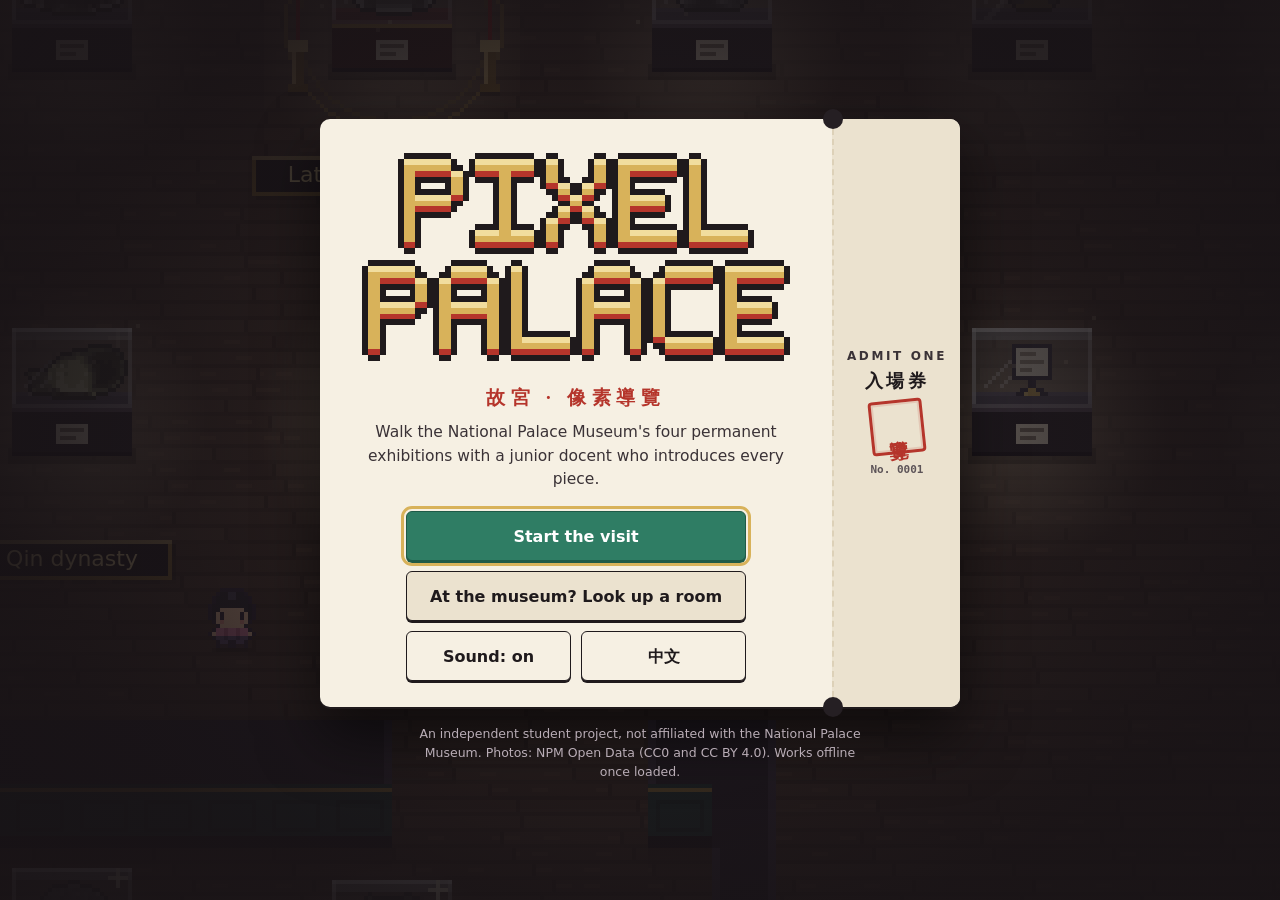
==== index.html @ 4b130bd8 "feat: Pixel Palace, a pixel-art walk through the NPM's four permanent exhibitions 68 pieces in Engli" ====
<!doctype html>
<html lang="en">
<head>
  <meta charset="utf-8">
  <meta name="viewport" content="width=device-width, initial-scale=1, viewport-fit=cover">
  <meta name="theme-color" content="#1f1a1c">
  <meta name="color-scheme" content="dark">
  <meta name="description" content="Walk the National Palace Museum's four permanent exhibitions in pixel art, with a junior docent who introduces all 68 pieces, in English or Chinese. Look up any room on your real visit. Works offline.">
  <title>Pixel Palace</title>
  <link rel="manifest" href="manifest.webmanifest">
  <link rel="icon" href="icons/icon-192.png" type="image/png">
  <link rel="apple-touch-icon" href="icons/apple-touch-icon.png">
  <meta name="apple-mobile-web-app-capable" content="yes">
  <meta name="mobile-web-app-capable" content="yes">
  <meta name="apple-mobile-web-app-status-bar-style" content="black-translucent">
  <meta name="apple-mobile-web-app-title" content="Pixel Palace">
  <link rel="stylesheet" href="css/game.css">
  <link rel="stylesheet" href="css/rooms.css">
  <link rel="stylesheet" href="css/feel.css">
</head>
<body class="on-title">
  <main id="app">
    <canvas id="screen" role="img" aria-label="The museum seen from above"></canvas>

    <header id="hud">
      <p id="where" class="where">
        <strong id="where-main">1F · Lobby</strong>
        <span id="where-sub">National Palace Museum</span>
      </p>
      <nav class="hud-buttons" aria-label="Game">
        <button id="btn-ask" type="button" class="icon-btn" aria-label="Ask the docent">
          <svg viewBox="0 0 24 24" aria-hidden="true"><path d="M4 5h16v11H9l-5 4z"/><path d="M8 9.5h8M8 12.5h5"/></svg>
          <span class="icon-label">Ask</span>
        </button>
        <button id="btn-notebook" type="button" class="icon-btn" aria-label="Notebook">
          <svg viewBox="0 0 24 24" aria-hidden="true"><path d="M5 4h11a3 3 0 0 1 3 3v13H8a3 3 0 0 1-3-3z"/><path d="M5 17a3 3 0 0 1 3-3h11"/></svg>
          <span class="icon-label">Notebook</span>
        </button>
        <button id="btn-menu" type="button" class="icon-btn" aria-label="Menu">
          <svg viewBox="0 0 24 24" aria-hidden="true"><path d="M4 7h16M4 12h16M4 17h16"/></svg>
          <span class="icon-label">Menu</span>
        </button>
      </nav>
    </header>
    <button id="btn-go" type="button" class="pill-btn" hidden>
      <svg viewBox="0 0 24 24" aria-hidden="true"><path d="M8 5l8 7-8 7"/></svg>
      <span class="go-label">Auto-walk</span>
    </button>

    <div id="touch">
      <div id="pad" role="group" aria-label="Walk">
        <span class="pad-arrow up"></span><span class="pad-arrow down"></span>
        <span class="pad-arrow left"></span><span class="pad-arrow right"></span>
      </div>
      <div class="ab">
        <button id="btn-b" type="button" aria-label="Back. Hold to run">Back</button>
        <button id="btn-a" type="button" aria-label="Talk or choose">Talk</button>
      </div>
    </div>

    <section id="card" hidden aria-label="About this piece"></section>

    <div id="talk">
      <div id="choices" hidden></div>
      <section id="dialog" hidden>
        <canvas id="portrait" width="64" height="64" aria-hidden="true"></canvas>
        <p id="speaker" hidden></p>
        <p id="text"></p>
        <span id="more" aria-hidden="true" hidden></span>
      </section>
    </div>

    <div id="panel" hidden role="dialog" aria-modal="true" aria-labelledby="panel-title">
      <div class="panel-box">
        <header>
          <h2 id="panel-title"></h2>
          <button id="panel-close" type="button" aria-label="Close">
            <svg viewBox="0 0 24 24" aria-hidden="true"><path d="M6 6l12 12M18 6L6 18"/></svg>
          </button>
        </header>
        <div id="panel-body"></div>
      </div>
    </div>

    <div id="viewer" hidden role="dialog" aria-modal="true" aria-labelledby="viewer-title">
      <header class="viewer-bar">
        <div class="viewer-label">
          <p id="viewer-zh" class="card-zh" lang="zh-Hant"></p>
          <h2 id="viewer-title"></h2>
          <p id="viewer-meta" class="card-meta"></p>
        </div>
        <div class="viewer-tools">
          <button id="zoom-out" type="button" aria-label="Zoom out"><svg viewBox="0 0 24 24" aria-hidden="true"><path d="M6 12h12"/></svg></button>
          <button id="zoom-in" type="button" aria-label="Zoom in"><svg viewBox="0 0 24 24" aria-hidden="true"><path d="M6 12h12M12 6v12"/></svg></button>
          <button id="viewer-info" type="button" aria-label="About this photo" aria-pressed="false"><svg viewBox="0 0 24 24" aria-hidden="true"><circle cx="12" cy="12" r="8"/><path d="M12 11v5M12 8h.01"/></svg></button>
          <button id="viewer-close" type="button" aria-label="Close"><svg viewBox="0 0 24 24" aria-hidden="true"><path d="M6 6l12 12M18 6L6 18"/></svg></button>
        </div>
      </header>
      <div class="viewer-body">
        <div id="viewer-stage" class="viewer-stage">
          <img id="viewer-img" alt="" draggable="false">
          <div id="viewer-mini" class="viewer-mini" hidden aria-hidden="true"><img id="viewer-mini-img" alt=""><i id="viewer-mini-box"></i></div>
          <p id="viewer-hd" class="viewer-hd" hidden></p>
        </div>
        <aside class="viewer-side">
          <h3 id="viewer-look-head">What to look for</h3>
          <p id="viewer-look"></p>
          <p id="viewer-intro" class="viewer-intro"></p>
          <p id="viewer-credit" class="viewer-credit"></p>
        </aside>
      </div>
      <p class="viewer-hint">Pinch or scroll to zoom · drag to look around · double-tap to zoom in</p>
    </div>

    <div id="area" class="area" hidden aria-hidden="true">
      <span class="area-small"></span>
      <strong class="area-big"></strong>
      <span class="area-sub"></span>
    </div>

    <p id="toast" role="status"></p>

    <section id="title" hidden aria-labelledby="title-name">
      <div class="ticket">
        <div class="ticket-main">
          <h1 id="title-name" class="visually-hidden">Pixel Palace</h1>
          <canvas id="logo" aria-hidden="true"></canvas>
          <p class="title-zh" lang="zh-Hant">故宮 · 像素導覽</p>
          <p class="title-sub">Walk the National Palace Museum's four permanent exhibitions with a junior docent who introduces every piece.</p>
          <div class="title-actions"></div>
        </div>
        <div class="ticket-stub" aria-hidden="true">
          <span class="stub-admit">ADMIT ONE</span>
          <span class="stub-zh" lang="zh-Hant">入場券</span>
          <span class="seal" lang="zh-Hant">導覽</span>
          <span class="stub-no">No. 0001</span>
        </div>
      </div>
      <p class="title-note">An independent student project, not affiliated with the National Palace Museum. Photos: NPM Open Data (CC0 and CC BY 4.0). Works offline once loaded.</p>
    </section>

    <p id="sr" class="visually-hidden" aria-live="polite"></p>
  </main>

  <script src="js/lang.js"></script>
  <script src="js/pieces/bronze.js"></script>
  <script src="js/pieces/jade.js"></script>
  <script src="js/pieces/ceramics.js"></script>
  <script src="js/pieces/crafts.js"></script>
  <script src="js/tour-data.js"></script>
  <script src="js/maps.js"></script>
  <script src="js/world.js"></script>
  <script src="js/text.js"></script>
  <script src="js/art.js"></script>
  <script src="js/artifact-sprites.js"></script>
  <script src="js/tiles.js"></script>
  <script src="js/render.js"></script>
  <script src="js/actors.js"></script>
  <script src="js/audio.js"></script>
  <script src="js/input.js"></script>
  <script src="js/viewer.js"></script>
  <script src="js/ui.js"></script>
  <script src="js/docent.js"></script>
  <script src="js/panels.js"></script>
  <script src="js/game.js"></script>
</body>
</html>
---- css/game.css ----
/*
  Pixel Palace. The world is pixel art on a canvas; everything around it is
  styled after the museum itself: text sits on rice-paper "wall labels" with
  a thin ink rule, the speaker is a cinnabar seal stamp, the photo card is a
  lit vitrine, and the title screen is an admission ticket. The look is the
  same in light and dark mode on purpose: it's a game screen, not a document.
*/
:root {
  --ink: #1f1a1c;
  --ink-2: #3a3236;
  --ink-soft: #5d5458;
  --paper: #f6f0e3;
  --paper-2: #ebe2cf;
  --paper-3: #ddd1b8;
  --cinnabar: #b5352b;
  --cinnabar-deep: #852219;
  --jade: #2f7d64;
  --jade-deep: #1f5a47;
  --celadon: #b9d3c4;
  --gold: #d8b25a;
  --gold-soft: #f1dd9e;
  --night: rgba(24, 19, 22, 0.86);
  --cream-text: #f4ead4;

  --font-ui: system-ui, -apple-system, "Segoe UI", "Helvetica Neue", "PingFang TC", "Noto Sans TC", "Microsoft JhengHei", sans-serif;
  --font-serif: "Songti TC", "Noto Serif TC", "PMingLiU", "Iowan Old Style", Georgia, serif;

  --text-talk: clamp(16px, 0.85rem + 0.5vw, 19px);
  --gutter: 12px;
  --radius: 6px;
  --lift: 0 2px 0 var(--ink), 0 12px 28px rgba(0, 0, 0, 0.35);
  --safe-top: max(10px, env(safe-area-inset-top));
  --safe-bottom: max(12px, env(safe-area-inset-bottom));
  --fast: 140ms;
  --ease: cubic-bezier(0.2, 0.8, 0.2, 1);
}

* { box-sizing: border-box; }

html, body {
  margin: 0;
  height: 100%;
  background: var(--ink);
  color: var(--cream-text);
  font-family: var(--font-ui);
  overflow: hidden;
  -webkit-tap-highlight-color: transparent;
  -webkit-text-size-adjust: 100%;
}

#app {
  position: fixed;
  inset: 0;
  overflow: hidden;
  user-select: none;
  -webkit-user-select: none;
}

#screen {
  position: absolute;
  inset: 0;
  width: 100%;
  height: 100%;
  display: block;
  touch-action: none;
  image-rendering: pixelated;
}

[hidden] { display: none !important; }

.visually-hidden {
  position: absolute !important;
  width: 1px; height: 1px;
  overflow: hidden;
  clip: rect(0 0 0 0);
  white-space: nowrap;
}

:focus-visible {
  outline: 3px solid var(--gold);
  outline-offset: 2px;
}

svg { width: 20px; height: 20px; fill: none; stroke: currentColor; stroke-width: 2; stroke-linecap: round; stroke-linejoin: round; }

/* layers */
#hud, #btn-go { z-index: 10; }
#touch { z-index: 12; }
#card { z-index: 20; }
#toast { z-index: 48; }
#talk { z-index: 30; }
#panel { z-index: 40; }
#viewer { z-index: 45; }
#title { z-index: 50; }

/* ---- buttons ---- */

.btn, #panel-body button, .title-actions button {
  font: 600 15px/1.2 var(--font-ui);
  color: var(--ink);
  background: var(--paper);
  border: 1px solid var(--ink);
  border-radius: var(--radius);
  box-shadow: 0 2px 0 var(--ink);
  padding: 11px 14px;
  min-height: 44px;
  cursor: pointer;
  transition: transform var(--fast) var(--ease), box-shadow var(--fast), background var(--fast);
}

.btn:hover, #panel-body button:hover, .title-actions button:hover { background: #fffaf0; }
.btn:active, #panel-body button:active, .title-actions button:active { transform: translateY(2px); box-shadow: 0 0 0 var(--ink); }

#panel-body .primary, .title-actions .big {
  background: var(--jade);
  color: #ffffff;
  border-color: var(--jade-deep);
  box-shadow: 0 2px 0 var(--jade-deep);
}
#panel-body .primary:hover, .title-actions .big:hover { background: #358d71; }

#panel-body .danger { color: var(--cinnabar-deep); }
#panel-body button:disabled { opacity: 0.6; cursor: default; transform: none; }

/* ---- HUD ---- */

#hud {
  position: absolute;
  top: var(--safe-top);
  left: var(--gutter);
  right: var(--gutter);
  display: flex;
  justify-content: space-between;
  align-items: flex-start;
  gap: 8px;
  pointer-events: none;
}

#hud > * { pointer-events: auto; }

.where {
  margin: 0;
  display: grid;
  gap: 2px;
  min-width: 0;
  max-width: min(60vw, 420px);
  padding: 8px 12px;
  background: var(--night);
  border: 1px solid rgba(244, 234, 212, 0.18);
  border-left: 4px solid var(--gold);
  border-radius: var(--radius);
  backdrop-filter: blur(6px);
}

.where strong { font: 700 15px/1.2 var(--font-ui); color: #ffffff; letter-spacing: 0.01em; }
.where span { font: 500 12.5px/1.3 var(--font-ui); color: #cfc4d0; overflow: hidden; text-overflow: ellipsis; white-space: nowrap; }

.hud-buttons { display: flex; gap: 6px; }

.icon-btn {
  display: grid;
  justify-items: center;
  gap: 2px;
  min-width: 56px;
  min-height: 48px;
  padding: 7px 8px 6px;
  color: var(--cream-text);
  background: var(--night);
  border: 1px solid rgba(244, 234, 212, 0.18);
  border-radius: var(--radius);
  font: 600 11px/1 var(--font-ui);
  letter-spacing: 0.04em;
  cursor: pointer;
  backdrop-filter: blur(6px);
  transition: background var(--fast), color var(--fast), transform var(--fast) var(--ease);
}
.icon-btn:hover { background: rgba(47, 125, 100, 0.92); color: #ffffff; }
.icon-btn:active { transform: scale(0.96); }

.pill-btn {
  position: absolute;
  right: var(--gutter);
  top: calc(var(--safe-top) + 60px);
  display: inline-flex;
  align-items: center;
  gap: 6px;
  min-height: 40px;
  padding: 8px 14px 8px 10px;
  font: 700 14px/1 var(--font-ui);
  color: var(--ink);
  background: var(--gold-soft);
  border: 1px solid var(--ink);
  border-radius: 999px;
  box-shadow: 0 2px 0 var(--ink);
  cursor: pointer;
}
.pill-btn svg { width: 16px; height: 16px; stroke-width: 2.6; }

body.on-title #hud, body.on-title #btn-go, body.on-title #touch { display: none; }

/* ---- touch controls ---- */

#touch {
  display: none;
  position: absolute;
  left: 0;
  right: 0;
  bottom: 0;
  height: 176px;
  padding: 0 18px var(--safe-bottom);
  justify-content: space-between;
  align-items: flex-end;
  pointer-events: none;
}

@media (pointer: coarse) {
  #touch { display: flex; }
}

body.ui-open #touch { visibility: hidden; }

#pad {
  pointer-events: auto;
  touch-action: none;
  position: relative;
  width: 144px;
  height: 144px;
  border-radius: 50%;
  background: radial-gradient(circle, rgba(246, 240, 227, 0.92) 0 60%, rgba(246, 240, 227, 0.75) 61% 100%);
  border: 1px solid var(--ink);
  box-shadow: 0 3px 0 var(--ink), 0 10px 24px rgba(0, 0, 0, 0.35);
}

#pad::before {
  content: "";
  position: absolute;
  inset: 50px;
  border-radius: 50%;
  border: 1px dashed rgba(31, 26, 28, 0.35);
}

.pad-arrow { position: absolute; width: 0; height: 0; border: 9px solid transparent; }
.pad-arrow.up { left: 63px; top: 12px; border-bottom: 11px solid var(--ink-2); border-top: 0; }
.pad-arrow.down { left: 63px; bottom: 12px; border-top: 11px solid var(--ink-2); border-bottom: 0; }
.pad-arrow.left { top: 63px; left: 12px; border-right: 11px solid var(--ink-2); border-left: 0; }
.pad-arrow.right { top: 63px; right: 12px; border-left: 11px solid var(--ink-2); border-right: 0; }
#pad[data-dir="up"] .up { border-bottom-color: var(--jade); }
#pad[data-dir="down"] .down { border-top-color: var(--jade); }
#pad[data-dir="left"] .left { border-right-color: var(--jade); }
#pad[data-dir="right"] .right { border-left-color: var(--jade); }

.ab { display: flex; gap: 14px; align-items: flex-end; padding-bottom: 8px; }

.ab button {
  pointer-events: auto;
  touch-action: none;
  width: 68px;
  height: 68px;
  border-radius: 50%;
  font: 700 14px/1 var(--font-ui);
  letter-spacing: 0.03em;
  color: #ffffff;
  background: var(--jade);
  border: 1px solid var(--ink);
  box-shadow: 0 3px 0 var(--ink), 0 10px 24px rgba(0, 0, 0, 0.35);
}

#btn-b { background: var(--ink-2); margin-bottom: 26px; }
.ab button:active { transform: translateY(3px); box-shadow: 0 0 0 var(--ink); }

/* ---- the wall-label text box ---- */

#talk {
  position: absolute;
  left: 50%;
  bottom: var(--safe-bottom);
  transform: translateX(-50%);
  width: min(780px, calc(100% - 2 * var(--gutter)));
  display: flex;
  flex-direction: column;
  align-items: flex-end;
  gap: 10px;
  pointer-events: none;
}

#talk > * { pointer-events: auto; }
@media (min-width: 980px) { #talk.choices-left { align-items: flex-start; } }

#dialog {
  position: relative;
  width: 100%;
  min-height: calc(var(--text-talk) * 1.55 * 3 + 40px);
  padding: 18px 26px 22px 22px;
  color: var(--ink);
  cursor: pointer;
  background: var(--paper);
  border: 1px solid var(--ink);
  border-top: 4px solid var(--ink);
  border-radius: var(--radius);
  box-shadow: var(--lift);
  animation: rise 180ms var(--ease);
}

#dialog.has-portrait { padding-left: 100px; }

#portrait {
  position: absolute;
  left: 18px;
  top: 18px;
  width: 64px;
  height: 64px;
  image-rendering: pixelated;
  background: var(--celadon);
  border: 1px solid var(--ink);
  border-radius: 4px;
  display: none;
}
#dialog.has-portrait #portrait { display: block; }

/* the speaker is a seal stamp */
#speaker {
  position: absolute;
  top: -15px;
  left: 18px;
  margin: 0;
  padding: 5px 9px 4px;
  background: var(--cinnabar);
  color: var(--paper);
  border: 2px solid var(--cinnabar-deep);
  border-radius: 3px;
  font: 700 12.5px/1 var(--font-ui);
  letter-spacing: 0.14em;
  text-transform: uppercase;
  transform: rotate(-2deg);
  box-shadow: 0 1px 0 rgba(0, 0, 0, 0.25);
}
#dialog.has-portrait #speaker { left: 100px; }

#text {
  margin: 0;
  font: 500 var(--text-talk)/1.55 var(--font-ui);
  white-space: pre-wrap;
  overflow-wrap: anywhere;
}

#more {
  position: absolute;
  right: 16px;
  bottom: 12px;
  width: 9px;
  height: 9px;
  background: var(--cinnabar);
  transform: rotate(45deg);
  animation: nudge 0.9s ease-in-out infinite;
}

@keyframes nudge { 50% { transform: translateY(3px) rotate(45deg); } }
@keyframes rise { from { opacity: 0; transform: translateY(8px); } }

#choices {
  display: flex;
  flex-direction: column;
  min-width: 240px;
  max-width: 100%;
  max-height: 46vh;
  overflow-y: auto;
  padding: 6px;
  background: var(--paper);
  border: 1px solid var(--ink);
  border-radius: var(--radius);
  box-shadow: var(--lift);
  animation: rise 160ms var(--ease);
}

.choice {
  text-align: left;
  font: 600 calc(var(--text-talk) - 1px)/1.3 var(--font-ui);
  color: var(--ink);
  background: none;
  border: 0;
  border-left: 3px solid transparent;
  border-radius: 4px;
  padding: 10px 16px 10px 14px;
  min-height: 44px;
  cursor: pointer;
}

.choice:focus { outline: none; background: var(--paper-2); border-left-color: var(--jade); }
.choice:hover { background: var(--paper-2); }
.choice + .choice { margin-top: 2px; }

/* ---- the piece card: the real photo, lit like a vitrine ---- */

#card {
  position: absolute;
  top: calc(var(--safe-top) + 62px);
  left: 50%;
  transform: translateX(-50%);
  width: min(560px, calc(100% - 2 * var(--gutter)));
  display: flex;
  gap: 16px;
  align-items: center;
  padding: 14px 18px 14px 14px;
  background: radial-gradient(circle at 18% 40%, #3b3036 0%, #19141a 72%);
  border: 1px solid rgba(216, 178, 90, 0.7);
  border-top: 3px solid var(--gold);
  border-radius: var(--radius);
  box-shadow: 0 14px 30px rgba(0, 0, 0, 0.45);
  animation: card-in 240ms var(--ease);
}

@keyframes card-in { from { opacity: 0; transform: translate(-50%, -8px); } }

@media (min-width: 980px) {
  #card {
    left: var(--gutter);
    transform: none;
    width: 360px;
    flex-direction: column;
    align-items: flex-start;
    animation-name: card-side-in;
  }
  #card img { width: 100%; height: 250px; }
  #card.right { left: auto; right: var(--gutter); top: calc(var(--safe-top) + 112px); animation-name: card-side-in-right; }
}

@keyframes card-side-in { from { opacity: 0; transform: translateX(-12px); } }
@keyframes card-side-in-right { from { opacity: 0; transform: translateX(12px); } }

#card img {
  flex: none;
  width: 124px;
  height: 124px;
  object-fit: contain;
  filter: drop-shadow(0 10px 12px rgba(0, 0, 0, 0.6));
}

.card-body h2 { margin: 2px 0 6px; font: 650 19px/1.25 var(--font-ui); color: #ffffff; }
.card-zh { margin: 0; font: 700 21px/1.2 var(--font-serif); color: var(--gold-soft); letter-spacing: 0.04em; }
.card-meta, .card-room { margin: 2px 0 0; font: 400 13.5px/1.4 var(--font-ui); color: #cbbfc6; }
.card-room { color: var(--gold); font-weight: 600; }
.card-badge {
  display: inline-block;
  margin: 10px 0 0;
  padding: 4px 9px;
  border-radius: 3px;
  background: var(--jade);
  color: #ffffff;
  font: 700 12px/1.3 var(--font-ui);
  letter-spacing: 0.02em;
}

/* the photo on the card opens the full-size viewer */
.card-zoom {
  position: relative;
  flex: none;
  display: block;
  padding: 0;
  border: 0;
  background: none;
  cursor: zoom-in;
  border-radius: var(--radius);
}
.card-zoom .zoom-hint {
  position: absolute;
  right: 4px;
  bottom: 4px;
  display: inline-flex;
  align-items: center;
  gap: 4px;
  padding: 4px 8px;
  border-radius: 999px;
  background: rgba(246, 240, 227, 0.92);
  color: var(--ink);
  font: 700 11.5px/1 var(--font-ui);
}
.card-zoom .zoom-hint svg { width: 13px; height: 13px; stroke-width: 2.4; }
@media (min-width: 980px) { .card-zoom { width: 100%; } }

/* ---- full-screen viewer for the real photograph ---- */

#viewer {
  position: absolute;
  inset: 0;
  display: grid;
  grid-template-rows: auto minmax(0, 1fr) auto;
  background: radial-gradient(circle at 40% 45%, #2c2429 0%, #0d0a0c 80%);
  color: #ffffff;
  animation: viewer-in 220ms var(--ease);
}
@keyframes viewer-in { from { opacity: 0; transform: scale(0.985); } }

.viewer-bar {
  display: flex;
  justify-content: space-between;
  align-items: flex-start;
  gap: 12px;
  padding: calc(var(--safe-top) + 4px) 16px 8px 20px;
}
.viewer-label { min-width: 0; }
.viewer-label h2 { margin: 2px 0 4px; font: 700 19px/1.25 var(--font-ui); }
.viewer-tools { display: flex; gap: 8px; flex: none; }
.viewer-tools button {
  display: grid;
  place-items: center;
  width: 46px;
  height: 46px;
  color: var(--ink);
  background: var(--paper);
  border: 1px solid var(--ink);
  border-radius: 50%;
  box-shadow: 0 2px 0 var(--ink);
  cursor: pointer;
  transition: transform var(--fast) var(--ease), background var(--fast);
}
.viewer-tools button:hover { background: #fffaf0; transform: translateY(-1px); }
.viewer-tools button[aria-disabled="true"] { opacity: 0.4; cursor: default; transform: none; }
.viewer-tools button[aria-pressed="true"] { background: var(--gold-soft); }

.viewer-body { display: grid; grid-template-columns: minmax(0, 1fr); min-height: 0; position: relative; }

.viewer-stage {
  position: relative;
  overflow: hidden;
  display: grid;
  place-items: center;
  touch-action: none;
  cursor: zoom-in;
  min-height: 0;
}
.viewer-stage.zoomed { cursor: grab; }
.viewer-stage.dragging { cursor: grabbing; }

#viewer-img {
  max-width: min(94%, 1100px);
  max-height: 96%;
  object-fit: contain;
  border-radius: 3px;
  box-shadow: 0 24px 60px rgba(0, 0, 0, 0.6);
  transform-origin: center center;
  will-change: transform;
  user-select: none;
  -webkit-user-drag: none;
}

/* where you are in the photo, once zoomed */
.viewer-mini {
  position: absolute;
  left: 14px;
  bottom: 14px;
  width: 112px;
  border-radius: 6px;
  background: rgba(15, 11, 13, 0.82);
  border: 1px solid rgba(241, 221, 158, 0.45);
  pointer-events: none;
}
.viewer-mini img { display: block; width: 100%; height: auto; opacity: 0.85; border-radius: 2px; }
.viewer-mini i {
  position: absolute;
  border: 2px solid var(--gold-soft);
  border-radius: 2px;
  box-shadow: 0 0 0 999px rgba(0, 0, 0, 0.4);
}
.viewer-mini { overflow: hidden; }

.viewer-hd {
  position: absolute;
  right: 14px;
  bottom: 14px;
  margin: 0;
  padding: 5px 10px;
  border-radius: 999px;
  background: rgba(15, 11, 13, 0.82);
  color: var(--gold-soft);
  font: 700 12px/1.2 var(--font-ui);
  letter-spacing: 0.03em;
}

/* what to look for, and the credit: a side panel on wide screens */
.viewer-side {
  display: none;
  padding: 18px 20px;
  overflow-y: auto;
  background: rgba(246, 240, 227, 0.97);
  color: var(--ink);
  font: 400 15px/1.55 var(--font-ui);
}
.viewer-side h3 { margin: 0 0 6px; font: 800 13px/1.2 var(--font-ui); letter-spacing: 0.08em; text-transform: uppercase; color: var(--jade-deep); }
.viewer-side p { margin: 0 0 12px; }
#viewer-look { font-weight: 650; font-size: 16px; }
.viewer-intro { color: var(--ink-2); }
.viewer-credit { color: var(--ink-soft); font-size: 12.5px !important; }

@media (min-width: 980px) {
  .viewer-body { grid-template-columns: minmax(0, 1fr) 320px; }
  .viewer-side { display: block; border-left: 3px solid var(--gold); }
  #viewer.info-open .viewer-body { grid-template-columns: minmax(0, 1fr); }
  #viewer.info-open .viewer-side { display: none; }
}
@media (max-width: 979px) {
  #viewer.info-open .viewer-side {
    display: block;
    position: absolute;
    left: 0;
    right: 0;
    bottom: 0;
    max-height: 55%;
    border-top: 3px solid var(--gold);
    border-radius: 12px 12px 0 0;
    animation: rise 200ms var(--ease);
  }
}

.viewer-hint { margin: 0; padding: 10px 16px var(--safe-bottom); text-align: center; font: 500 13px/1.4 var(--font-ui); color: #b9adb6; }

.card-save {
  margin-top: 10px;
  padding: 7px 12px;
  min-height: 36px;
  font: 700 13px/1 var(--font-ui);
  color: var(--ink);
  background: var(--gold-soft);
  border: 1px solid var(--ink);
  border-radius: 999px;
  box-shadow: 0 2px 0 var(--ink);
  cursor: pointer;
}
.card-save[aria-pressed="true"] { background: var(--paper); }
.card-badge + .card-save { margin-left: 8px; }

/* ---- stamps ---- */

.stamp-book {
  margin: 0 0 22px;
  padding: 14px 16px 16px;
  background: #fffaf0;
  border: 1px solid var(--paper-3);
  border-radius: var(--radius);
}
.stamp-book h3 { margin: 0 0 10px; font: 750 15px/1.2 var(--font-ui); letter-spacing: 0.04em; }
.stamp-slots { display: grid; grid-template-columns: repeat(4, minmax(0, 1fr)); gap: 10px; }
.stamp-slot { margin: 0; display: grid; justify-items: center; gap: 6px; text-align: center; }
.stamp-slot > span {
  width: 72px;
  height: 72px;
  border: 2px dashed var(--paper-3);
  border-radius: 6px;
}
.stamp-slot figcaption { font: 600 11.5px/1.3 var(--font-ui); color: var(--ink-soft); }
.stamp-slot.earned figcaption { color: var(--cinnabar-deep); }
.seal-canvas { width: 72px; height: 72px; transform: rotate(-4deg); }
.plan-link { margin-top: 12px; }

.stamp-moment {
  position: absolute;
  inset: 0;
  z-index: 46;
  display: grid;
  place-items: center;
  align-content: center;
  gap: 12px;
  background: rgba(14, 10, 12, 0.55);
  cursor: pointer;
}
.stamp-moment .seal-canvas {
  width: 160px;
  height: 160px;
  background: var(--paper);
  border-radius: 10px;
  box-shadow: 0 20px 40px rgba(0, 0, 0, 0.5);
  animation: stamp-press 520ms cubic-bezier(0.2, 1.4, 0.4, 1) both;
}
.stamp-moment p { margin: 0; font: 700 16px/1.3 var(--font-ui); color: #ffffff; text-shadow: 0 2px 6px rgba(0, 0, 0, 0.6); }
@keyframes stamp-press { from { transform: scale(1.8) rotate(-14deg); opacity: 0; } 60% { transform: scale(0.94) rotate(-4deg); opacity: 1; } to { transform: scale(1) rotate(-4deg); } }

/* ---- my visit plan ---- */

.plan-summary { font: 700 16px/1.4 var(--font-ui); }
.plan-floor + .plan-floor { margin-top: 14px; }
.plan-floor h3 { margin: 0 0 8px; padding-bottom: 6px; font: 800 18px/1 var(--font-ui); border-bottom: 2px solid var(--ink); }
.plan-row {
  display: grid;
  grid-template-columns: auto minmax(0, 1fr) auto;
  align-items: center;
  gap: 12px;
  padding: 8px 0;
  border-bottom: 1px solid var(--paper-3);
}
.plan-room {
  min-width: 52px;
  padding: 6px 8px;
  text-align: center;
  font: 800 15px/1 var(--font-ui);
  color: #ffffff;
  background: var(--jade);
  border-radius: 4px;
}
.plan-name { font: 600 14.5px/1.35 var(--font-ui); }
.plan-name span { font-family: var(--font-serif); color: var(--cinnabar); font-weight: 700; }
#panel-body .plan-remove { min-height: 36px; padding: 6px 10px; font-size: 13px; box-shadow: none; }

.nb-star { position: absolute; top: 6px; right: 8px; font-style: normal; color: var(--gold); text-shadow: 0 1px 0 var(--ink); }
#panel-body .nb-item { position: relative; }

@media (max-width: 560px) {
  .stamp-slots { grid-template-columns: repeat(2, minmax(0, 1fr)); }
}

/* ---- toast ---- */

#toast {
  position: absolute;
  top: calc(var(--safe-top) + 62px);
  left: 50%;
  margin: 0;
  transform: translate(-50%, -10px);
  opacity: 0;
  padding: 9px 14px;
  background: var(--paper);
  color: var(--ink);
  border: 1px solid var(--ink);
  border-left: 4px solid var(--jade);
  border-radius: var(--radius);
  box-shadow: var(--lift);
  font: 600 14px/1.2 var(--font-ui);
  transition: opacity 200ms, transform 200ms var(--ease);
  pointer-events: none;
  white-space: nowrap;
  max-width: calc(100% - 24px);
  overflow: hidden;
  text-overflow: ellipsis;
}

#toast.show { opacity: 1; transform: translate(-50%, 0); }

/* ---- panels: a sheet of paper over the game ---- */

#panel {
  position: absolute;
  inset: 0;
  display: grid;
  place-items: center;
  padding: var(--gutter);
  background: rgba(14, 10, 12, 0.6);
  backdrop-filter: blur(3px);
}

.panel-box {
  width: min(760px, 100%);
  max-height: min(88vh, 100%);
  display: flex;
  flex-direction: column;
  overflow: hidden;
  background: var(--paper);
  color: var(--ink);
  border: 1px solid var(--ink);
  border-top: 4px solid var(--ink);
  border-radius: var(--radius);
  box-shadow: 0 20px 50px rgba(0, 0, 0, 0.5);
  user-select: text;
  -webkit-user-select: text;
  animation: rise 200ms var(--ease);
}

.panel-box > header {
  display: flex;
  justify-content: space-between;
  align-items: center;
  gap: 10px;
  padding: 14px 14px 12px 20px;
  border-bottom: 1px solid var(--paper-3);
}

.panel-box h2 { margin: 0; font: 750 19px/1.2 var(--font-ui); letter-spacing: 0.01em; }

#panel-close {
  display: grid;
  place-items: center;
  color: var(--ink);
  background: none;
  border: 1px solid var(--paper-3);
  border-radius: var(--radius);
  width: 44px;
  height: 44px;
  cursor: pointer;
}
#panel-close:hover { background: var(--paper-2); }

#panel-body {
  overflow-y: auto;
  padding: 16px 20px 22px;
  font: 400 16px/1.6 var(--font-ui);
}

#panel-body p { margin: 0 0 12px; }
.panel-note { color: var(--ink-soft); font-size: 14px; }

.menu-list { display: grid; gap: 8px; }
.menu-list button { width: 100%; text-align: left; min-height: 50px; font-size: 16px !important; }

.nb-gallery + .nb-gallery { margin-top: 22px; }
.nb-gallery h3 { margin: 0 0 4px; font: 750 16px/1.35 var(--font-ui); }
.nb-gallery h3 span { font-family: var(--font-serif); color: var(--cinnabar); }
.nb-gallery h3 small { display: block; font: 500 13px var(--font-ui); color: var(--ink-soft); }

.progress { height: 4px; margin: 6px 0 12px; background: var(--paper-3); border-radius: 2px; overflow: hidden; }
.progress > i { display: block; height: 100%; background: var(--jade); }

.nb-grid {
  display: grid;
  grid-template-columns: repeat(auto-fill, minmax(124px, 1fr));
  gap: 8px;
}

#panel-body .nb-item {
  display: flex;
  flex-direction: column;
  align-items: center;
  gap: 8px;
  padding: 12px 8px 10px;
  font: 600 12.5px/1.3 var(--font-ui);
  color: var(--ink-soft);
  background: var(--paper-2);
  box-shadow: 0 2px 0 var(--paper-3);
  border-color: var(--paper-3);
}

#panel-body .nb-item.seen { color: var(--ink); background: #fffaf0; border-color: var(--ink); box-shadow: 0 2px 0 var(--ink); }
.nb-sprite { width: 66px; height: auto; image-rendering: pixelated; }

.nb-detail .card-zoom { display: block; width: 100%; margin-bottom: 14px; }
.nb-detail img {
  display: block;
  width: 100%;
  height: 240px;
  object-fit: contain;
  padding: 16px;
  margin-bottom: 14px;
  border-radius: var(--radius);
  background: radial-gradient(circle, #3b3036 0%, #19141a 72%);
}

.nb-detail h3 { margin: 4px 0 4px; font: 750 21px/1.25 var(--font-ui); }
.nb-detail h4 { margin: 18px 0 6px; font: 750 13px/1.2 var(--font-ui); letter-spacing: 0.08em; text-transform: uppercase; color: var(--jade-deep); }
.nb-detail .card-zh { color: var(--cinnabar); }
.nb-detail .card-meta { color: var(--ink-soft); margin-bottom: 14px; }
.nb-hook { font-weight: 650; }
.nb-source { display: inline-block; margin-top: 4px; color: var(--jade-deep); font-weight: 650; }
.nb-actions { display: flex; flex-wrap: wrap; gap: 10px; margin-top: 18px; }

.guide-floor + .guide-floor { margin-top: 16px; }
.guide-floor h3 { margin: 0 0 8px; font: 750 17px/1.2 var(--font-ui); }
.guide-row {
  display: flex;
  justify-content: space-between;
  align-items: center;
  gap: 12px;
  padding: 12px 14px;
  margin-bottom: 8px;
  border-radius: var(--radius);
  background: var(--paper-2);
  border-left: 3px solid var(--jade);
}
.guide-row p { margin: 0 !important; }
.guide-row span { font-family: var(--font-serif); font-weight: 700; color: var(--cinnabar); }

/* ---- title: an admission ticket ---- */

#title {
  position: absolute;
  inset: 0;
  display: grid;
  place-items: center;
  align-content: center;
  gap: 18px;
  padding: 24px var(--gutter);
  background: radial-gradient(ellipse at center, rgba(24, 19, 22, 0.5) 0%, rgba(24, 19, 22, 0.9) 75%);
  overflow-y: auto;
}

.ticket {
  display: flex;
  width: min(640px, 100%);
  color: var(--ink);
  background: var(--paper);
  border-radius: 10px;
  box-shadow: 0 2px 0 var(--ink), 0 30px 60px rgba(0, 0, 0, 0.55);
  animation: ticket-in 420ms var(--ease);
}

@keyframes ticket-in { from { opacity: 0; transform: translateY(14px) rotate(-1deg); } }

.ticket-main { flex: 1; min-width: 0; padding: 28px 28px 26px; text-align: center; }

#logo { display: block; width: 100%; max-width: 440px; height: auto; margin: 0 auto; image-rendering: pixelated; }

.title-zh { margin: 14px 0 0; font: 700 19px/1.2 var(--font-serif); color: var(--cinnabar); letter-spacing: 0.3em; }
.title-sub { margin: 12px auto 20px; max-width: 30em; font: 500 15.5px/1.5 var(--font-ui); color: var(--ink-2); }
.title-actions { display: grid; gap: 10px; width: min(340px, 100%); margin: 0 auto; }
.title-actions button { font-size: 16px !important; min-height: 50px; }

.ticket-stub {
  position: relative;
  flex: none;
  width: 128px;
  display: flex;
  flex-direction: column;
  align-items: center;
  justify-content: center;
  gap: 10px;
  padding: 20px 10px;
  border-left: 2px dashed var(--paper-3);
  background: var(--paper-2);
  border-radius: 0 10px 10px 0;
}

/* punched notches at the tear line */
.ticket-stub::before, .ticket-stub::after {
  content: "";
  position: absolute;
  left: -11px;
  width: 20px;
  height: 20px;
  border-radius: 50%;
  background: #251f23;
}
.ticket-stub::before { top: -10px; }
.ticket-stub::after { bottom: -10px; }

.stub-admit { font: 800 12px/1 var(--font-ui); letter-spacing: 0.22em; color: var(--ink-2); }
.stub-zh { font: 700 18px/1 var(--font-serif); letter-spacing: 0.2em; color: var(--ink); }
.stub-no { font: 600 11px/1 ui-monospace, "SF Mono", Menlo, monospace; color: var(--ink-soft); }

.seal {
  display: grid;
  place-items: center;
  width: 54px;
  height: 54px;
  border: 3px solid var(--cinnabar);
  border-radius: 4px;
  color: var(--cinnabar);
  font: 800 19px/1 var(--font-serif);
  writing-mode: vertical-rl;
  letter-spacing: 0.08em;
  transform: rotate(-6deg);
  box-shadow: inset 0 0 0 2px rgba(181, 53, 43, 0.15);
}

.title-note { max-width: 36em; margin: 0; font: 400 12.5px/1.5 var(--font-ui); color: #b9adb6; text-align: center; }

/* ---- small screens ---- */

@media (max-width: 560px) {
  .icon-label { display: none; }
  .icon-btn { min-width: 46px; min-height: 46px; place-items: center; padding: 6px; }
  .where { max-width: calc(100vw - 190px); padding: 7px 10px; }
  .where strong { font-size: 14px; }
  .where span { font-size: 11.5px; }
  #card { gap: 12px; padding: 10px 12px 10px 10px; }
  #card img { width: 104px; height: 104px; }
  .card-body h2 { font-size: 16px; }
  .card-zh { font-size: 18px; }
  #dialog { padding: 16px 18px 22px 16px; }
  #dialog.has-portrait { padding-left: 80px; }
  #portrait { width: 52px; height: 52px; left: 14px; top: 16px; }
  #dialog.has-portrait #speaker { left: 80px; }
  .ticket { flex-direction: column; }
  .ticket-main { padding: 22px 18px 20px; }
  .ticket-stub {
    width: auto;
    flex-direction: row;
    border-left: 0;
    border-top: 2px dashed var(--paper-3);
    border-radius: 0 0 10px 10px;
    padding: 14px;
  }
  .ticket-stub::before, .ticket-stub::after { top: -11px; bottom: auto; }
  .ticket-stub::before { left: -10px; }
  .ticket-stub::after { left: auto; right: -10px; }
  .seal { width: 44px; height: 44px; font-size: 16px; }
}

@media (prefers-reduced-motion: reduce) {
  *, *::before, *::after { animation: none !important; transition: none !important; }
}
---- css/rooms.css ----
/*
  The room lookup, the in-person seals, pieces without a photo, and the
  Chinese-first label order. Loaded after game.css and uses its tokens.
*/
/* ---- the room lookup, for a visitor inside the real museum ---- */

.room-floor + .room-floor { margin-top: 16px; }
.room-floor h3 { margin: 0 0 8px; font: 800 18px/1 var(--font-ui); padding-bottom: 6px; border-bottom: 2px solid var(--ink); }
.room-grid { display: grid; grid-template-columns: repeat(auto-fill, minmax(120px, 1fr)); gap: 10px; }
#panel-body .room-btn {
  position: relative;
  display: grid;
  justify-items: start;
  gap: 2px;
  min-height: 84px;
  padding: 10px 12px;
  text-align: left;
  border-left: 4px solid var(--jade);
}
.room-btn strong { font: 800 26px/1 var(--font-ui); letter-spacing: 0.02em; }
.room-btn span { font: 650 13px/1.25 var(--font-ui); }
.room-btn small { font: 500 12px/1.2 var(--font-ui); color: var(--ink-soft); }
.room-btn em { position: absolute; top: 8px; right: 8px; padding: 2px 6px; border-radius: 3px; background: var(--cinnabar); color: #fff; font: 700 10.5px/1.3 var(--font-ui); font-style: normal; }
#panel-body .room-btn.here { background: #fffaf0; border-left-color: var(--cinnabar); }
#panel-body .room-btn.other { border-left-color: var(--paper-3); }

.room-head h3 { margin: 0; font: 800 22px/1.2 var(--font-ui); }
.room-head .card-meta { color: var(--ink-soft); }
.room-progress { padding: 8px 12px; border-radius: var(--radius); background: var(--paper-2); font: 600 14px/1.4 var(--font-ui); }
.room-list { display: grid; gap: 8px; margin-bottom: 14px; }
#panel-body .room-row { display: flex; align-items: center; gap: 12px; padding: 8px 12px 8px 8px; text-align: left; }
.room-row-text { display: grid; gap: 2px; min-width: 0; flex: 1; }
.room-row-text b { font: 700 15px/1.3 var(--font-ui); }
.room-row-text small { font: 500 12.5px/1.3 var(--font-ui); color: var(--ink-soft); }
.room-marks { display: flex; gap: 4px; flex: none; }
.room-marks i { font-style: normal; font-weight: 800; }
.mark-spot { color: var(--jade); }
.mark-plan { color: var(--gold); text-shadow: 0 1px 0 var(--ink); }

.thumb {
  flex: none;
  width: 64px;
  height: 64px;
  object-fit: contain;
  padding: 4px;
  border-radius: 4px;
  background: radial-gradient(circle, #3b3036 0%, #19141a 80%);
}
.thumb-none {
  display: grid;
  place-items: center;
  padding: 6px;
  color: #cbbfc6;
  font: 600 10.5px/1.2 var(--font-ui);
  text-align: center;
}

/* found it in the real museum */
.spot-box { margin: 16px 0 12px; padding: 12px 14px; border-radius: var(--radius); background: var(--paper-2); border-left: 4px solid var(--jade); }
.spot-box h4 { margin: 0 0 6px !important; }
#panel-body .spot-btn { width: 100%; text-align: left; }
#panel-body .spot-btn.on { background: var(--jade); color: #fff; }

.nb-spot { position: absolute; top: 6px; left: 8px; font-style: normal; font-weight: 800; color: var(--jade); }
.photo-credit { font-size: 12.5px; color: var(--ink-soft); }
.seal-row { margin-top: 14px; padding-top: 12px; border-top: 1px dashed var(--paper-3); }
.seal-slot { margin: 0; display: grid; justify-items: center; gap: 6px; text-align: center; }
.seal-slot > span { width: 72px; height: 72px; border: 2px dashed var(--paper-3); border-radius: 50%; }
.seal-slot figcaption { font: 600 11.5px/1.3 var(--font-ui); color: var(--ink-soft); }
.seal-slot.earned figcaption { color: var(--jade-deep); }
.book-links { display: flex; flex-wrap: wrap; gap: 10px; }

/* pieces without an openly licensed photo yet */
.card-zoom.no-photo {
  display: grid;
  place-items: center;
  width: 124px;
  height: 124px;
  padding: 12px;
  cursor: default;
  border: 1px dashed rgba(216, 178, 90, 0.6);
  color: #cbbfc6;
  font: 600 12px/1.35 var(--font-ui);
  text-align: center;
}
.nb-detail .card-zoom.no-photo { width: 100%; height: 120px; color: var(--ink-soft); border-color: var(--paper-3); margin-bottom: 14px; }
@media (min-width: 980px) { #card .card-zoom.no-photo { width: 100%; height: 140px; } }

/* in Chinese, the Chinese title leads and the English one follows */
.card-zh.big { font-size: 24px; }
.card-en { margin: 2px 0 6px; font: 500 14px/1.35 var(--font-ui); color: #cbbfc6; }
.nb-detail .card-en { color: var(--ink-soft); }
:lang(zh-Hant) #text { letter-spacing: 0.02em; }

.title-actions .rooms-btn { background: var(--paper-2); }
.title-row { display: grid; grid-template-columns: 1fr 1fr; gap: 10px; }
.title-actions .lang-btn, #panel-body .lang-btn { font-family: var(--font-ui); }

/* a planned tour's route */
.tour-route { list-style: none; margin: 0 0 12px; padding: 0; counter-reset: stop; }
.tour-stop { position: relative; padding: 0 0 12px 18px; border-left: 3px dashed var(--gold); margin-left: 8px; }
.tour-stop::before { content: ""; position: absolute; left: -9px; top: 4px; width: 15px; height: 15px; border-radius: 50%; background: var(--cinnabar); border: 2px solid var(--paper); box-shadow: 0 0 0 2px var(--cinnabar); }
.tour-stop h3 { margin: 0 0 8px; font: 800 16px/1.3 var(--font-ui); }
.tour-stop h3 small { font: 500 13px var(--font-ui); color: var(--ink-soft); }
.tour-pieces { display: grid; gap: 6px; }
.tour-piece { display: flex; align-items: center; gap: 10px; }
.tour-piece .thumb { width: 52px; height: 52px; }
.tour-num { flex: none; width: 26px; height: 26px; display: grid; place-items: center; border-radius: 50%; background: var(--jade); color: #fff; font: 800 13px/1 var(--font-ui); }
.sticky-actions { position: sticky; bottom: -18px; padding: 12px 0 4px; background: linear-gradient(rgba(246, 240, 227, 0), var(--paper) 30%); }
---- css/feel.css ----
/*
  The game's frames and motion. Text boxes, menus and the HUD get
  pixel-notched frames drawn as tiny SVGs and stretched with border-image,
  so they sit with the pixel art instead of looking like a web page: rice
  paper inside an ink edge with a gold rule for anything you read, and a
  dark lacquer frame for the HUD. Loaded last; overrides game.css.
*/
:root {
  /* ink edge, notched corners, a gold rule two pixels in, rice paper */
  --frame-paper: url("data:image/svg+xml,%3Csvg xmlns='http://www.w3.org/2000/svg' width='12' height='12' shape-rendering='crispEdges'%3E%3Cpath fill='%231f1a1c' d='M2 0h8v1h1v1h1v8h-1v1h-1v1H2v-1H1v-1H0V2h1V1h1z'/%3E%3Crect x='2' y='2' width='8' height='8' fill='%23f6f0e3'/%3E%3Cpath fill='%23c9a24a' d='M3 3h6v1H3zM3 8h6v1H3zM3 3h1v6H3zM8 3h1v6H8z'/%3E%3C/svg%3E");
  /* the same in dark lacquer */
  --frame-night: url("data:image/svg+xml,%3Csvg xmlns='http://www.w3.org/2000/svg' width='12' height='12' shape-rendering='crispEdges'%3E%3Cpath fill='%230c090b' d='M2 0h8v1h1v1h1v8h-1v1h-1v1H2v-1H1v-1H0V2h1V1h1z'/%3E%3Crect x='2' y='2' width='8' height='8' fill='%231c1619' fill-opacity='0.94'/%3E%3Cpath fill='%23a8823a' d='M3 3h6v1H3zM3 8h6v1H3zM3 3h1v6H3zM8 3h1v6H8z'/%3E%3C/svg%3E");
  --frame-w: 8px;
}

/* ---- frames ---- */

#dialog, #choices, .panel-box, #toast, .stamp-book {
  border: var(--frame-w) solid transparent;
  border-image: var(--frame-paper) 4 fill / var(--frame-w) / 0 stretch;
  border-radius: 0;
  background: none;
  box-shadow: 0 14px 30px rgba(0, 0, 0, 0.35);
}

.where, .icon-btn, #card {
  border: var(--frame-w) solid transparent;
  border-image: var(--frame-night) 4 fill / var(--frame-w) / 0 stretch;
  border-radius: 0;
  background: none;
  backdrop-filter: none;
}
.where { padding: 4px 8px; }
.icon-btn { padding: 2px 4px; min-height: 52px; }
.icon-btn:hover { background: none; color: var(--gold-soft); transform: translateY(-1px); }
#card { padding: 8px 12px 8px 8px; }
#card { background: radial-gradient(circle at 18% 40%, rgba(70, 56, 62, 0.9) 0%, rgba(25, 20, 26, 0) 70%); background-clip: padding-box; }

.panel-box > header { border-bottom: 2px solid var(--ink); }
#dialog { padding: 12px 20px 16px 16px; }
#dialog.has-portrait { padding-left: 100px; }
#portrait {
  left: 12px;
  top: 12px;
  width: 64px;
  height: 64px;
  border: 2px solid var(--ink);
  border-radius: 0;
  box-shadow: inset 0 0 0 2px var(--gold);
  background: linear-gradient(#cfe3d6, #a9c9b8);
}
#dialog.has-portrait #speaker { left: 96px; }
#speaker { top: -20px; }

/* ---- choices: a pointer that bobs beside the one you're on ---- */

#choices { padding: 4px; }
.choice { position: relative; padding-left: 30px; border-left: 0; border-radius: 0; transition: background var(--fast), padding var(--fast) var(--ease); }
.choice:focus, .choice:hover { background: var(--paper-2); padding-left: 34px; }
.choice:focus::before {
  content: "▶" / "";
  position: absolute;
  left: 10px;
  top: 50%;
  margin-top: -0.55em;
  font-size: 0.85em;
  color: var(--cinnabar);
  animation: pointer 0.7s ease-in-out infinite;
}
@keyframes pointer { 50% { transform: translateX(3px); } }
.choice { animation: choice-in 200ms var(--ease) both; }
.choice:nth-child(2) { animation-delay: 30ms; }
.choice:nth-child(3) { animation-delay: 60ms; }
.choice:nth-child(4) { animation-delay: 90ms; }
.choice:nth-child(5) { animation-delay: 120ms; }
.choice:nth-child(n + 6) { animation-delay: 150ms; }
@keyframes choice-in { from { opacity: 0; transform: translateX(8px); } }

/* the "more" marker bounces like a page corner waiting to turn */
#more { right: 14px; bottom: 10px; }

/* ---- panels open like a page lifting ---- */

.panel-box { animation: panel-in 240ms var(--ease); }
@keyframes panel-in { from { opacity: 0; transform: translateY(10px) scale(0.98); } }
#panel { background: rgba(14, 10, 12, 0.55); }

/* ---- the menu: tiles with icons ---- */

.menu-tiles { display: grid; grid-template-columns: repeat(2, minmax(0, 1fr)); gap: 10px; }
#panel-body .menu-tile {
  display: flex;
  align-items: center;
  gap: 12px;
  min-height: 70px;
  padding: 10px 14px;
  text-align: left;
}
.menu-tile svg { flex: none; width: 30px; height: 30px; color: var(--jade-deep); stroke-width: 1.8; }
.menu-tile-text { display: grid; gap: 2px; min-width: 0; }
.menu-tile-text b { font: 750 16px/1.2 var(--font-ui); }
.menu-tile-text small { font: 500 12.5px/1.25 var(--font-ui); color: var(--ink-soft); }
#panel-body .menu-tile:hover svg, #panel-body .menu-tile:focus svg { color: var(--cinnabar); transform: scale(1.08); transition: transform var(--fast) var(--ease); }
@media (max-width: 420px) {
  .menu-tiles { grid-template-columns: minmax(0, 1fr); }
  #panel-body .menu-tile { min-height: 58px; }
}

/* ---- the area's name, as you arrive ---- */

.area {
  position: absolute;
  top: calc(var(--safe-top) + 74px);
  left: 50%;
  z-index: 26;
  display: grid;
  justify-items: center;
  gap: 4px;
  padding: 12px 34px 14px;
  transform: translateX(-50%);
  text-align: center;
  color: var(--cream-text);
  pointer-events: none;
  background: linear-gradient(90deg, rgba(14, 10, 12, 0) 0%, rgba(14, 10, 12, 0.78) 18%, rgba(14, 10, 12, 0.78) 82%, rgba(14, 10, 12, 0) 100%);
  border-top: 1px solid rgba(216, 178, 90, 0.7);
  border-bottom: 1px solid rgba(216, 178, 90, 0.7);
  opacity: 0;
  width: max-content;
  max-width: calc(100vw - 24px);
}
.area.show { animation: area-in 2.9s var(--ease) both; }
@keyframes area-in {
  0% { opacity: 0; transform: translate(-50%, -10px); letter-spacing: 0.3em; }
  14% { opacity: 1; transform: translate(-50%, 0); letter-spacing: 0.12em; }
  78% { opacity: 1; }
  100% { opacity: 0; transform: translate(-50%, -4px); }
}
.area-small { font: 700 12px/1 var(--font-ui); letter-spacing: 0.24em; color: var(--gold); text-transform: uppercase; }
.area-big { font: 800 32px/1.1 var(--font-serif); letter-spacing: 0.12em; color: var(--gold-soft); text-shadow: 0 2px 0 rgba(0, 0, 0, 0.5); }
.area-big:lang(en) { font-family: var(--font-ui); letter-spacing: 0.04em; }
.area-sub { font: 500 13.5px/1.3 var(--font-ui); color: #e6dccb; text-wrap: balance; }

/* ---- small touches ---- */

.pill-btn { border-radius: 0; border: var(--frame-w) solid transparent; border-image: var(--frame-paper) 4 fill / var(--frame-w) / 0 stretch; background: none; box-shadow: none; padding: 2px 10px 2px 6px; animation: go-pulse 1.8s ease-in-out infinite; }
@keyframes go-pulse { 50% { transform: translateY(-2px); } }
#toast { border-left-width: var(--frame-w); }

@media (max-width: 560px) {
  #dialog.has-portrait { padding-left: 76px; }
  #portrait { width: 48px; height: 48px; left: 12px; top: 12px; }
  #dialog.has-portrait #speaker { left: 72px; }
  .area { top: calc(var(--safe-top) + 64px); padding: 10px 22px; }
  .area-big { font-size: 26px; }
}

@media (prefers-reduced-motion: reduce) {
  .area.show { animation: none; opacity: 1; }
  .pill-btn { animation: none; }
}

/* High-contrast modes can't recolour an image fill, so fall back to plain
   system colours there. */
@media (forced-colors: active) {
  #dialog, #choices, .panel-box, #toast, .stamp-book, .where, .icon-btn, #card, .pill-btn {
    border-image: none;
    background: Canvas;
    border: 2px solid CanvasText;
  }
}
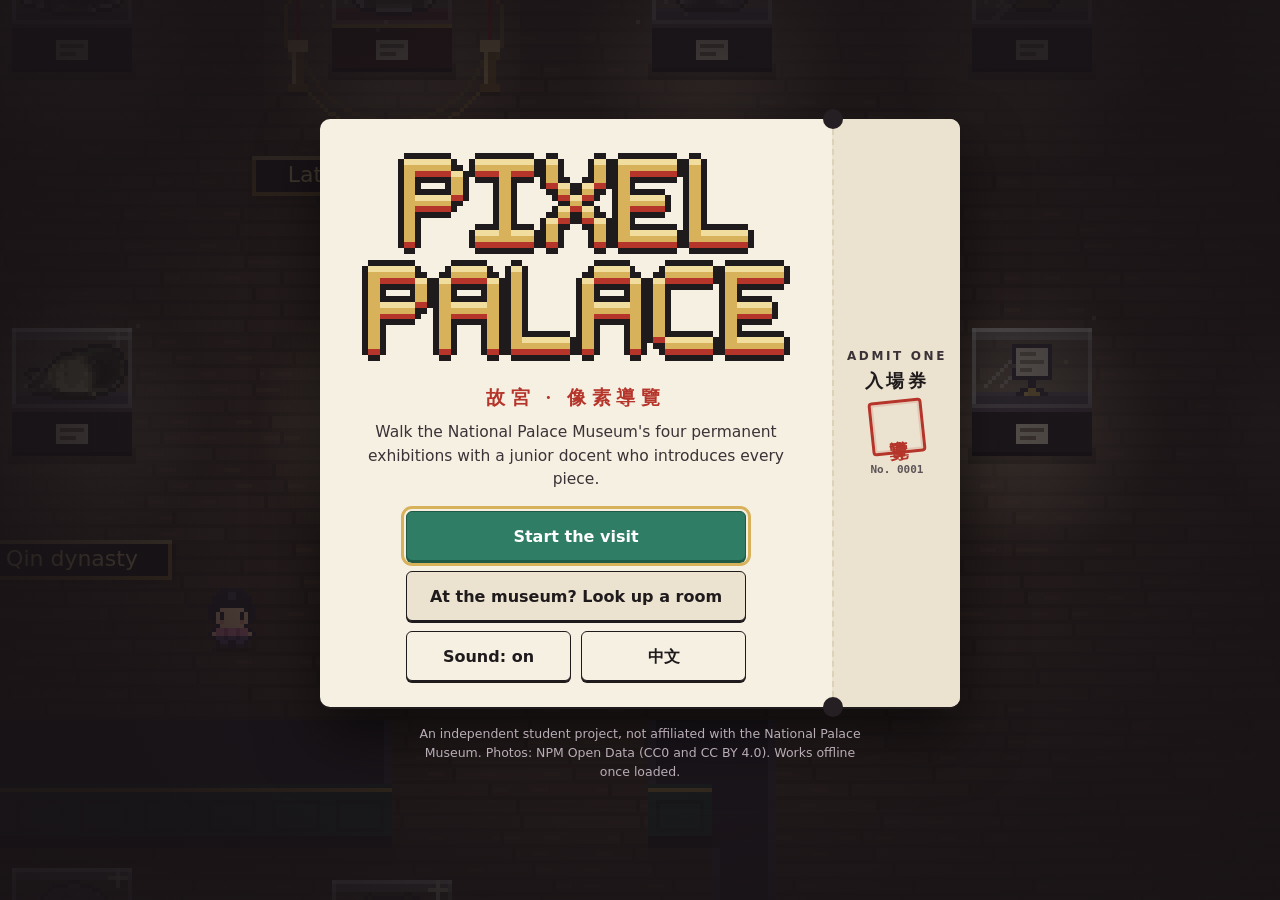
==== commit 1630567f: "refactor: split game.css into viewer.css and panels.css game.css had grown to 985 lines, past the 80" ====
--- a/index.html
+++ b/index.html
@@ -15,6 +15,8 @@
   <meta name="apple-mobile-web-app-status-bar-style" content="black-translucent">
   <meta name="apple-mobile-web-app-title" content="Pixel Palace">
   <link rel="stylesheet" href="css/game.css">
+  <link rel="stylesheet" href="css/viewer.css">
+  <link rel="stylesheet" href="css/panels.css">
   <link rel="stylesheet" href="css/rooms.css">
   <link rel="stylesheet" href="css/feel.css">
 </head>
--- a/css/game.css
+++ b/css/game.css
@@ -477,142 +477,6 @@
 .card-zoom .zoom-hint svg { width: 13px; height: 13px; stroke-width: 2.4; }
 @media (min-width: 980px) { .card-zoom { width: 100%; } }
 
-/* ---- full-screen viewer for the real photograph ---- */
-
-#viewer {
-  position: absolute;
-  inset: 0;
-  display: grid;
-  grid-template-rows: auto minmax(0, 1fr) auto;
-  background: radial-gradient(circle at 40% 45%, #2c2429 0%, #0d0a0c 80%);
-  color: #ffffff;
-  animation: viewer-in 220ms var(--ease);
-}
-@keyframes viewer-in { from { opacity: 0; transform: scale(0.985); } }
-
-.viewer-bar {
-  display: flex;
-  justify-content: space-between;
-  align-items: flex-start;
-  gap: 12px;
-  padding: calc(var(--safe-top) + 4px) 16px 8px 20px;
-}
-.viewer-label { min-width: 0; }
-.viewer-label h2 { margin: 2px 0 4px; font: 700 19px/1.25 var(--font-ui); }
-.viewer-tools { display: flex; gap: 8px; flex: none; }
-.viewer-tools button {
-  display: grid;
-  place-items: center;
-  width: 46px;
-  height: 46px;
-  color: var(--ink);
-  background: var(--paper);
-  border: 1px solid var(--ink);
-  border-radius: 50%;
-  box-shadow: 0 2px 0 var(--ink);
-  cursor: pointer;
-  transition: transform var(--fast) var(--ease), background var(--fast);
-}
-.viewer-tools button:hover { background: #fffaf0; transform: translateY(-1px); }
-.viewer-tools button[aria-disabled="true"] { opacity: 0.4; cursor: default; transform: none; }
-.viewer-tools button[aria-pressed="true"] { background: var(--gold-soft); }
-
-.viewer-body { display: grid; grid-template-columns: minmax(0, 1fr); min-height: 0; position: relative; }
-
-.viewer-stage {
-  position: relative;
-  overflow: hidden;
-  display: grid;
-  place-items: center;
-  touch-action: none;
-  cursor: zoom-in;
-  min-height: 0;
-}
-.viewer-stage.zoomed { cursor: grab; }
-.viewer-stage.dragging { cursor: grabbing; }
-
-#viewer-img {
-  max-width: min(94%, 1100px);
-  max-height: 96%;
-  object-fit: contain;
-  border-radius: 3px;
-  box-shadow: 0 24px 60px rgba(0, 0, 0, 0.6);
-  transform-origin: center center;
-  will-change: transform;
-  user-select: none;
-  -webkit-user-drag: none;
-}
-
-/* where you are in the photo, once zoomed */
-.viewer-mini {
-  position: absolute;
-  left: 14px;
-  bottom: 14px;
-  width: 112px;
-  border-radius: 6px;
-  background: rgba(15, 11, 13, 0.82);
-  border: 1px solid rgba(241, 221, 158, 0.45);
-  pointer-events: none;
-}
-.viewer-mini img { display: block; width: 100%; height: auto; opacity: 0.85; border-radius: 2px; }
-.viewer-mini i {
-  position: absolute;
-  border: 2px solid var(--gold-soft);
-  border-radius: 2px;
-  box-shadow: 0 0 0 999px rgba(0, 0, 0, 0.4);
-}
-.viewer-mini { overflow: hidden; }
-
-.viewer-hd {
-  position: absolute;
-  right: 14px;
-  bottom: 14px;
-  margin: 0;
-  padding: 5px 10px;
-  border-radius: 999px;
-  background: rgba(15, 11, 13, 0.82);
-  color: var(--gold-soft);
-  font: 700 12px/1.2 var(--font-ui);
-  letter-spacing: 0.03em;
-}
-
-/* what to look for, and the credit: a side panel on wide screens */
-.viewer-side {
-  display: none;
-  padding: 18px 20px;
-  overflow-y: auto;
-  background: rgba(246, 240, 227, 0.97);
-  color: var(--ink);
-  font: 400 15px/1.55 var(--font-ui);
-}
-.viewer-side h3 { margin: 0 0 6px; font: 800 13px/1.2 var(--font-ui); letter-spacing: 0.08em; text-transform: uppercase; color: var(--jade-deep); }
-.viewer-side p { margin: 0 0 12px; }
-#viewer-look { font-weight: 650; font-size: 16px; }
-.viewer-intro { color: var(--ink-2); }
-.viewer-credit { color: var(--ink-soft); font-size: 12.5px !important; }
-
-@media (min-width: 980px) {
-  .viewer-body { grid-template-columns: minmax(0, 1fr) 320px; }
-  .viewer-side { display: block; border-left: 3px solid var(--gold); }
-  #viewer.info-open .viewer-body { grid-template-columns: minmax(0, 1fr); }
-  #viewer.info-open .viewer-side { display: none; }
-}
-@media (max-width: 979px) {
-  #viewer.info-open .viewer-side {
-    display: block;
-    position: absolute;
-    left: 0;
-    right: 0;
-    bottom: 0;
-    max-height: 55%;
-    border-top: 3px solid var(--gold);
-    border-radius: 12px 12px 0 0;
-    animation: rise 200ms var(--ease);
-  }
-}
-
-.viewer-hint { margin: 0; padding: 10px 16px var(--safe-bottom); text-align: center; font: 500 13px/1.4 var(--font-ui); color: #b9adb6; }
-
 .card-save {
   margin-top: 10px;
   padding: 7px 12px;
@@ -627,84 +491,6 @@
 }
 .card-save[aria-pressed="true"] { background: var(--paper); }
 .card-badge + .card-save { margin-left: 8px; }
-
-/* ---- stamps ---- */
-
-.stamp-book {
-  margin: 0 0 22px;
-  padding: 14px 16px 16px;
-  background: #fffaf0;
-  border: 1px solid var(--paper-3);
-  border-radius: var(--radius);
-}
-.stamp-book h3 { margin: 0 0 10px; font: 750 15px/1.2 var(--font-ui); letter-spacing: 0.04em; }
-.stamp-slots { display: grid; grid-template-columns: repeat(4, minmax(0, 1fr)); gap: 10px; }
-.stamp-slot { margin: 0; display: grid; justify-items: center; gap: 6px; text-align: center; }
-.stamp-slot > span {
-  width: 72px;
-  height: 72px;
-  border: 2px dashed var(--paper-3);
-  border-radius: 6px;
-}
-.stamp-slot figcaption { font: 600 11.5px/1.3 var(--font-ui); color: var(--ink-soft); }
-.stamp-slot.earned figcaption { color: var(--cinnabar-deep); }
-.seal-canvas { width: 72px; height: 72px; transform: rotate(-4deg); }
-.plan-link { margin-top: 12px; }
-
-.stamp-moment {
-  position: absolute;
-  inset: 0;
-  z-index: 46;
-  display: grid;
-  place-items: center;
-  align-content: center;
-  gap: 12px;
-  background: rgba(14, 10, 12, 0.55);
-  cursor: pointer;
-}
-.stamp-moment .seal-canvas {
-  width: 160px;
-  height: 160px;
-  background: var(--paper);
-  border-radius: 10px;
-  box-shadow: 0 20px 40px rgba(0, 0, 0, 0.5);
-  animation: stamp-press 520ms cubic-bezier(0.2, 1.4, 0.4, 1) both;
-}
-.stamp-moment p { margin: 0; font: 700 16px/1.3 var(--font-ui); color: #ffffff; text-shadow: 0 2px 6px rgba(0, 0, 0, 0.6); }
-@keyframes stamp-press { from { transform: scale(1.8) rotate(-14deg); opacity: 0; } 60% { transform: scale(0.94) rotate(-4deg); opacity: 1; } to { transform: scale(1) rotate(-4deg); } }
-
-/* ---- my visit plan ---- */
-
-.plan-summary { font: 700 16px/1.4 var(--font-ui); }
-.plan-floor + .plan-floor { margin-top: 14px; }
-.plan-floor h3 { margin: 0 0 8px; padding-bottom: 6px; font: 800 18px/1 var(--font-ui); border-bottom: 2px solid var(--ink); }
-.plan-row {
-  display: grid;
-  grid-template-columns: auto minmax(0, 1fr) auto;
-  align-items: center;
-  gap: 12px;
-  padding: 8px 0;
-  border-bottom: 1px solid var(--paper-3);
-}
-.plan-room {
-  min-width: 52px;
-  padding: 6px 8px;
-  text-align: center;
-  font: 800 15px/1 var(--font-ui);
-  color: #ffffff;
-  background: var(--jade);
-  border-radius: 4px;
-}
-.plan-name { font: 600 14.5px/1.35 var(--font-ui); }
-.plan-name span { font-family: var(--font-serif); color: var(--cinnabar); font-weight: 700; }
-#panel-body .plan-remove { min-height: 36px; padding: 6px 10px; font-size: 13px; box-shadow: none; }
-
-.nb-star { position: absolute; top: 6px; right: 8px; font-style: normal; color: var(--gold); text-shadow: 0 1px 0 var(--ink); }
-#panel-body .nb-item { position: relative; }
-
-@media (max-width: 560px) {
-  .stamp-slots { grid-template-columns: repeat(2, minmax(0, 1fr)); }
-}
 
 /* ---- toast ---- */
 
@@ -732,137 +518,6 @@
 }
 
 #toast.show { opacity: 1; transform: translate(-50%, 0); }
-
-/* ---- panels: a sheet of paper over the game ---- */
-
-#panel {
-  position: absolute;
-  inset: 0;
-  display: grid;
-  place-items: center;
-  padding: var(--gutter);
-  background: rgba(14, 10, 12, 0.6);
-  backdrop-filter: blur(3px);
-}
-
-.panel-box {
-  width: min(760px, 100%);
-  max-height: min(88vh, 100%);
-  display: flex;
-  flex-direction: column;
-  overflow: hidden;
-  background: var(--paper);
-  color: var(--ink);
-  border: 1px solid var(--ink);
-  border-top: 4px solid var(--ink);
-  border-radius: var(--radius);
-  box-shadow: 0 20px 50px rgba(0, 0, 0, 0.5);
-  user-select: text;
-  -webkit-user-select: text;
-  animation: rise 200ms var(--ease);
-}
-
-.panel-box > header {
-  display: flex;
-  justify-content: space-between;
-  align-items: center;
-  gap: 10px;
-  padding: 14px 14px 12px 20px;
-  border-bottom: 1px solid var(--paper-3);
-}
-
-.panel-box h2 { margin: 0; font: 750 19px/1.2 var(--font-ui); letter-spacing: 0.01em; }
-
-#panel-close {
-  display: grid;
-  place-items: center;
-  color: var(--ink);
-  background: none;
-  border: 1px solid var(--paper-3);
-  border-radius: var(--radius);
-  width: 44px;
-  height: 44px;
-  cursor: pointer;
-}
-#panel-close:hover { background: var(--paper-2); }
-
-#panel-body {
-  overflow-y: auto;
-  padding: 16px 20px 22px;
-  font: 400 16px/1.6 var(--font-ui);
-}
-
-#panel-body p { margin: 0 0 12px; }
-.panel-note { color: var(--ink-soft); font-size: 14px; }
-
-.menu-list { display: grid; gap: 8px; }
-.menu-list button { width: 100%; text-align: left; min-height: 50px; font-size: 16px !important; }
-
-.nb-gallery + .nb-gallery { margin-top: 22px; }
-.nb-gallery h3 { margin: 0 0 4px; font: 750 16px/1.35 var(--font-ui); }
-.nb-gallery h3 span { font-family: var(--font-serif); color: var(--cinnabar); }
-.nb-gallery h3 small { display: block; font: 500 13px var(--font-ui); color: var(--ink-soft); }
-
-.progress { height: 4px; margin: 6px 0 12px; background: var(--paper-3); border-radius: 2px; overflow: hidden; }
-.progress > i { display: block; height: 100%; background: var(--jade); }
-
-.nb-grid {
-  display: grid;
-  grid-template-columns: repeat(auto-fill, minmax(124px, 1fr));
-  gap: 8px;
-}
-
-#panel-body .nb-item {
-  display: flex;
-  flex-direction: column;
-  align-items: center;
-  gap: 8px;
-  padding: 12px 8px 10px;
-  font: 600 12.5px/1.3 var(--font-ui);
-  color: var(--ink-soft);
-  background: var(--paper-2);
-  box-shadow: 0 2px 0 var(--paper-3);
-  border-color: var(--paper-3);
-}
-
-#panel-body .nb-item.seen { color: var(--ink); background: #fffaf0; border-color: var(--ink); box-shadow: 0 2px 0 var(--ink); }
-.nb-sprite { width: 66px; height: auto; image-rendering: pixelated; }
-
-.nb-detail .card-zoom { display: block; width: 100%; margin-bottom: 14px; }
-.nb-detail img {
-  display: block;
-  width: 100%;
-  height: 240px;
-  object-fit: contain;
-  padding: 16px;
-  margin-bottom: 14px;
-  border-radius: var(--radius);
-  background: radial-gradient(circle, #3b3036 0%, #19141a 72%);
-}
-
-.nb-detail h3 { margin: 4px 0 4px; font: 750 21px/1.25 var(--font-ui); }
-.nb-detail h4 { margin: 18px 0 6px; font: 750 13px/1.2 var(--font-ui); letter-spacing: 0.08em; text-transform: uppercase; color: var(--jade-deep); }
-.nb-detail .card-zh { color: var(--cinnabar); }
-.nb-detail .card-meta { color: var(--ink-soft); margin-bottom: 14px; }
-.nb-hook { font-weight: 650; }
-.nb-source { display: inline-block; margin-top: 4px; color: var(--jade-deep); font-weight: 650; }
-.nb-actions { display: flex; flex-wrap: wrap; gap: 10px; margin-top: 18px; }
-
-.guide-floor + .guide-floor { margin-top: 16px; }
-.guide-floor h3 { margin: 0 0 8px; font: 750 17px/1.2 var(--font-ui); }
-.guide-row {
-  display: flex;
-  justify-content: space-between;
-  align-items: center;
-  gap: 12px;
-  padding: 12px 14px;
-  margin-bottom: 8px;
-  border-radius: var(--radius);
-  background: var(--paper-2);
-  border-left: 3px solid var(--jade);
-}
-.guide-row p { margin: 0 !important; }
-.guide-row span { font-family: var(--font-serif); font-weight: 700; color: var(--cinnabar); }
 
 /* ---- title: an admission ticket ---- */
 
--- a/css/viewer.css
+++ b/css/viewer.css
@@ -0,0 +1,141 @@
+/*
+  The Look closer viewer: the museum's photograph full screen, with zoom,
+  a mini-map once zoomed, and what to look for beside it. Loaded straight
+  after game.css, in its place in the cascade.
+*/
+
+/* ---- full-screen viewer for the real photograph ---- */
+
+#viewer {
+  position: absolute;
+  inset: 0;
+  display: grid;
+  grid-template-rows: auto minmax(0, 1fr) auto;
+  background: radial-gradient(circle at 40% 45%, #2c2429 0%, #0d0a0c 80%);
+  color: #ffffff;
+  animation: viewer-in 220ms var(--ease);
+}
+@keyframes viewer-in { from { opacity: 0; transform: scale(0.985); } }
+
+.viewer-bar {
+  display: flex;
+  justify-content: space-between;
+  align-items: flex-start;
+  gap: 12px;
+  padding: calc(var(--safe-top) + 4px) 16px 8px 20px;
+}
+.viewer-label { min-width: 0; }
+.viewer-label h2 { margin: 2px 0 4px; font: 700 19px/1.25 var(--font-ui); }
+.viewer-tools { display: flex; gap: 8px; flex: none; }
+.viewer-tools button {
+  display: grid;
+  place-items: center;
+  width: 46px;
+  height: 46px;
+  color: var(--ink);
+  background: var(--paper);
+  border: 1px solid var(--ink);
+  border-radius: 50%;
+  box-shadow: 0 2px 0 var(--ink);
+  cursor: pointer;
+  transition: transform var(--fast) var(--ease), background var(--fast);
+}
+.viewer-tools button:hover { background: #fffaf0; transform: translateY(-1px); }
+.viewer-tools button[aria-disabled="true"] { opacity: 0.4; cursor: default; transform: none; }
+.viewer-tools button[aria-pressed="true"] { background: var(--gold-soft); }
+
+.viewer-body { display: grid; grid-template-columns: minmax(0, 1fr); min-height: 0; position: relative; }
+
+.viewer-stage {
+  position: relative;
+  overflow: hidden;
+  display: grid;
+  place-items: center;
+  touch-action: none;
+  cursor: zoom-in;
+  min-height: 0;
+}
+.viewer-stage.zoomed { cursor: grab; }
+.viewer-stage.dragging { cursor: grabbing; }
+
+#viewer-img {
+  max-width: min(94%, 1100px);
+  max-height: 96%;
+  object-fit: contain;
+  border-radius: 3px;
+  box-shadow: 0 24px 60px rgba(0, 0, 0, 0.6);
+  transform-origin: center center;
+  will-change: transform;
+  user-select: none;
+  -webkit-user-drag: none;
+}
+
+/* where you are in the photo, once zoomed */
+.viewer-mini {
+  position: absolute;
+  left: 14px;
+  bottom: 14px;
+  width: 112px;
+  border-radius: 6px;
+  background: rgba(15, 11, 13, 0.82);
+  border: 1px solid rgba(241, 221, 158, 0.45);
+  pointer-events: none;
+}
+.viewer-mini img { display: block; width: 100%; height: auto; opacity: 0.85; border-radius: 2px; }
+.viewer-mini i {
+  position: absolute;
+  border: 2px solid var(--gold-soft);
+  border-radius: 2px;
+  box-shadow: 0 0 0 999px rgba(0, 0, 0, 0.4);
+}
+.viewer-mini { overflow: hidden; }
+
+.viewer-hd {
+  position: absolute;
+  right: 14px;
+  bottom: 14px;
+  margin: 0;
+  padding: 5px 10px;
+  border-radius: 999px;
+  background: rgba(15, 11, 13, 0.82);
+  color: var(--gold-soft);
+  font: 700 12px/1.2 var(--font-ui);
+  letter-spacing: 0.03em;
+}
+
+/* what to look for, and the credit: a side panel on wide screens */
+.viewer-side {
+  display: none;
+  padding: 18px 20px;
+  overflow-y: auto;
+  background: rgba(246, 240, 227, 0.97);
+  color: var(--ink);
+  font: 400 15px/1.55 var(--font-ui);
+}
+.viewer-side h3 { margin: 0 0 6px; font: 800 13px/1.2 var(--font-ui); letter-spacing: 0.08em; text-transform: uppercase; color: var(--jade-deep); }
+.viewer-side p { margin: 0 0 12px; }
+#viewer-look { font-weight: 650; font-size: 16px; }
+.viewer-intro { color: var(--ink-2); }
+.viewer-credit { color: var(--ink-soft); font-size: 12.5px !important; }
+
+@media (min-width: 980px) {
+  .viewer-body { grid-template-columns: minmax(0, 1fr) 320px; }
+  .viewer-side { display: block; border-left: 3px solid var(--gold); }
+  #viewer.info-open .viewer-body { grid-template-columns: minmax(0, 1fr); }
+  #viewer.info-open .viewer-side { display: none; }
+}
+@media (max-width: 979px) {
+  #viewer.info-open .viewer-side {
+    display: block;
+    position: absolute;
+    left: 0;
+    right: 0;
+    bottom: 0;
+    max-height: 55%;
+    border-top: 3px solid var(--gold);
+    border-radius: 12px 12px 0 0;
+    animation: rise 200ms var(--ease);
+  }
+}
+
+.viewer-hint { margin: 0; padding: 10px 16px var(--safe-bottom); text-align: center; font: 500 13px/1.4 var(--font-ui); color: #b9adb6; }
--- a/css/panels.css
+++ b/css/panels.css
@@ -0,0 +1,214 @@
+/*
+  Panels: the sheet of paper over the game for the menu, notebook, stamp
+  book, visit plan and guide. Loaded straight after viewer.css, in its
+  place in the cascade.
+*/
+
+/* ---- stamps ---- */
+
+.stamp-book {
+  margin: 0 0 22px;
+  padding: 14px 16px 16px;
+  background: #fffaf0;
+  border: 1px solid var(--paper-3);
+  border-radius: var(--radius);
+}
+.stamp-book h3 { margin: 0 0 10px; font: 750 15px/1.2 var(--font-ui); letter-spacing: 0.04em; }
+.stamp-slots { display: grid; grid-template-columns: repeat(4, minmax(0, 1fr)); gap: 10px; }
+.stamp-slot { margin: 0; display: grid; justify-items: center; gap: 6px; text-align: center; }
+.stamp-slot > span {
+  width: 72px;
+  height: 72px;
+  border: 2px dashed var(--paper-3);
+  border-radius: 6px;
+}
+.stamp-slot figcaption { font: 600 11.5px/1.3 var(--font-ui); color: var(--ink-soft); }
+.stamp-slot.earned figcaption { color: var(--cinnabar-deep); }
+.seal-canvas { width: 72px; height: 72px; transform: rotate(-4deg); }
+.plan-link { margin-top: 12px; }
+
+.stamp-moment {
+  position: absolute;
+  inset: 0;
+  z-index: 46;
+  display: grid;
+  place-items: center;
+  align-content: center;
+  gap: 12px;
+  background: rgba(14, 10, 12, 0.55);
+  cursor: pointer;
+}
+.stamp-moment .seal-canvas {
+  width: 160px;
+  height: 160px;
+  background: var(--paper);
+  border-radius: 10px;
+  box-shadow: 0 20px 40px rgba(0, 0, 0, 0.5);
+  animation: stamp-press 520ms cubic-bezier(0.2, 1.4, 0.4, 1) both;
+}
+.stamp-moment p { margin: 0; font: 700 16px/1.3 var(--font-ui); color: #ffffff; text-shadow: 0 2px 6px rgba(0, 0, 0, 0.6); }
+@keyframes stamp-press { from { transform: scale(1.8) rotate(-14deg); opacity: 0; } 60% { transform: scale(0.94) rotate(-4deg); opacity: 1; } to { transform: scale(1) rotate(-4deg); } }
+
+/* ---- my visit plan ---- */
+
+.plan-summary { font: 700 16px/1.4 var(--font-ui); }
+.plan-floor + .plan-floor { margin-top: 14px; }
+.plan-floor h3 { margin: 0 0 8px; padding-bottom: 6px; font: 800 18px/1 var(--font-ui); border-bottom: 2px solid var(--ink); }
+.plan-row {
+  display: grid;
+  grid-template-columns: auto minmax(0, 1fr) auto;
+  align-items: center;
+  gap: 12px;
+  padding: 8px 0;
+  border-bottom: 1px solid var(--paper-3);
+}
+.plan-room {
+  min-width: 52px;
+  padding: 6px 8px;
+  text-align: center;
+  font: 800 15px/1 var(--font-ui);
+  color: #ffffff;
+  background: var(--jade);
+  border-radius: 4px;
+}
+.plan-name { font: 600 14.5px/1.35 var(--font-ui); }
+.plan-name span { font-family: var(--font-serif); color: var(--cinnabar); font-weight: 700; }
+#panel-body .plan-remove { min-height: 36px; padding: 6px 10px; font-size: 13px; box-shadow: none; }
+
+.nb-star { position: absolute; top: 6px; right: 8px; font-style: normal; color: var(--gold); text-shadow: 0 1px 0 var(--ink); }
+#panel-body .nb-item { position: relative; }
+
+@media (max-width: 560px) {
+  .stamp-slots { grid-template-columns: repeat(2, minmax(0, 1fr)); }
+}
+
+/* ---- panels: a sheet of paper over the game ---- */
+
+#panel {
+  position: absolute;
+  inset: 0;
+  display: grid;
+  place-items: center;
+  padding: var(--gutter);
+  background: rgba(14, 10, 12, 0.6);
+  backdrop-filter: blur(3px);
+}
+
+.panel-box {
+  width: min(760px, 100%);
+  max-height: min(88vh, 100%);
+  display: flex;
+  flex-direction: column;
+  overflow: hidden;
+  background: var(--paper);
+  color: var(--ink);
+  border: 1px solid var(--ink);
+  border-top: 4px solid var(--ink);
+  border-radius: var(--radius);
+  box-shadow: 0 20px 50px rgba(0, 0, 0, 0.5);
+  user-select: text;
+  -webkit-user-select: text;
+  animation: rise 200ms var(--ease);
+}
+
+.panel-box > header {
+  display: flex;
+  justify-content: space-between;
+  align-items: center;
+  gap: 10px;
+  padding: 14px 14px 12px 20px;
+  border-bottom: 1px solid var(--paper-3);
+}
+
+.panel-box h2 { margin: 0; font: 750 19px/1.2 var(--font-ui); letter-spacing: 0.01em; }
+
+#panel-close {
+  display: grid;
+  place-items: center;
+  color: var(--ink);
+  background: none;
+  border: 1px solid var(--paper-3);
+  border-radius: var(--radius);
+  width: 44px;
+  height: 44px;
+  cursor: pointer;
+}
+#panel-close:hover { background: var(--paper-2); }
+
+#panel-body {
+  overflow-y: auto;
+  padding: 16px 20px 22px;
+  font: 400 16px/1.6 var(--font-ui);
+}
+
+#panel-body p { margin: 0 0 12px; }
+.panel-note { color: var(--ink-soft); font-size: 14px; }
+
+.menu-list { display: grid; gap: 8px; }
+.menu-list button { width: 100%; text-align: left; min-height: 50px; font-size: 16px !important; }
+
+.nb-gallery + .nb-gallery { margin-top: 22px; }
+.nb-gallery h3 { margin: 0 0 4px; font: 750 16px/1.35 var(--font-ui); }
+.nb-gallery h3 span { font-family: var(--font-serif); color: var(--cinnabar); }
+.nb-gallery h3 small { display: block; font: 500 13px var(--font-ui); color: var(--ink-soft); }
+
+.progress { height: 4px; margin: 6px 0 12px; background: var(--paper-3); border-radius: 2px; overflow: hidden; }
+.progress > i { display: block; height: 100%; background: var(--jade); }
+
+.nb-grid {
+  display: grid;
+  grid-template-columns: repeat(auto-fill, minmax(124px, 1fr));
+  gap: 8px;
+}
+
+#panel-body .nb-item {
+  display: flex;
+  flex-direction: column;
+  align-items: center;
+  gap: 8px;
+  padding: 12px 8px 10px;
+  font: 600 12.5px/1.3 var(--font-ui);
+  color: var(--ink-soft);
+  background: var(--paper-2);
+  box-shadow: 0 2px 0 var(--paper-3);
+  border-color: var(--paper-3);
+}
+
+#panel-body .nb-item.seen { color: var(--ink); background: #fffaf0; border-color: var(--ink); box-shadow: 0 2px 0 var(--ink); }
+.nb-sprite { width: 66px; height: auto; image-rendering: pixelated; }
+
+.nb-detail .card-zoom { display: block; width: 100%; margin-bottom: 14px; }
+.nb-detail img {
+  display: block;
+  width: 100%;
+  height: 240px;
+  object-fit: contain;
+  padding: 16px;
+  margin-bottom: 14px;
+  border-radius: var(--radius);
+  background: radial-gradient(circle, #3b3036 0%, #19141a 72%);
+}
+
+.nb-detail h3 { margin: 4px 0 4px; font: 750 21px/1.25 var(--font-ui); }
+.nb-detail h4 { margin: 18px 0 6px; font: 750 13px/1.2 var(--font-ui); letter-spacing: 0.08em; text-transform: uppercase; color: var(--jade-deep); }
+.nb-detail .card-zh { color: var(--cinnabar); }
+.nb-detail .card-meta { color: var(--ink-soft); margin-bottom: 14px; }
+.nb-hook { font-weight: 650; }
+.nb-source { display: inline-block; margin-top: 4px; color: var(--jade-deep); font-weight: 650; }
+.nb-actions { display: flex; flex-wrap: wrap; gap: 10px; margin-top: 18px; }
+
+.guide-floor + .guide-floor { margin-top: 16px; }
+.guide-floor h3 { margin: 0 0 8px; font: 750 17px/1.2 var(--font-ui); }
+.guide-row {
+  display: flex;
+  justify-content: space-between;
+  align-items: center;
+  gap: 12px;
+  padding: 12px 14px;
+  margin-bottom: 8px;
+  border-radius: var(--radius);
+  background: var(--paper-2);
+  border-left: 3px solid var(--jade);
+}
+.guide-row p { margin: 0 !important; }
+.guide-row span { font-family: var(--font-serif); font-weight: 700; color: var(--cinnabar); }
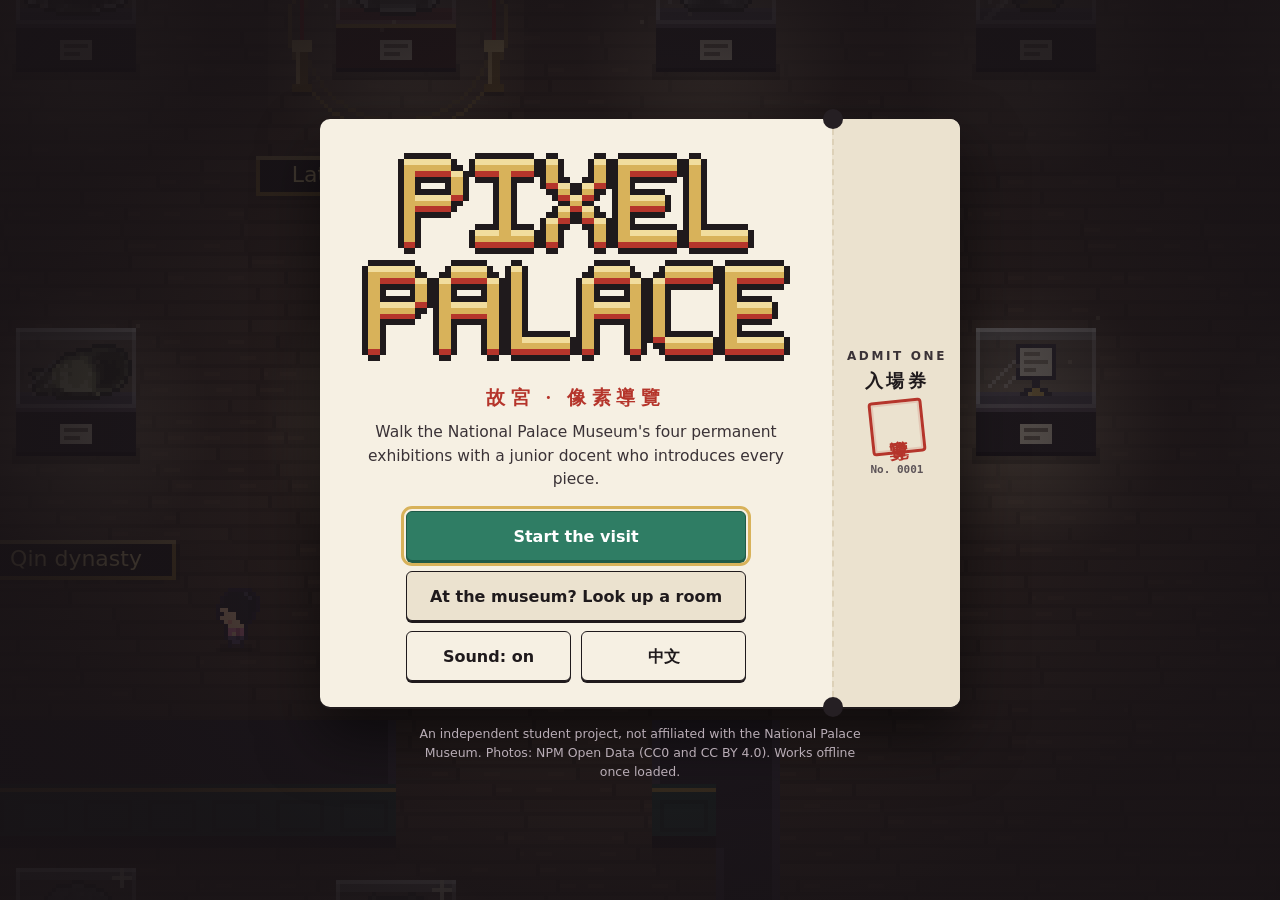
==== commit bb2811c2: "refactor: move the save file into js/save.js, with unit tests game.js was at the 800-line ceiling. R" ====
--- a/index.html
+++ b/index.html
@@ -152,6 +152,7 @@
   <script src="js/tour-data.js"></script>
   <script src="js/maps.js"></script>
   <script src="js/world.js"></script>
+  <script src="js/save.js"></script>
   <script src="js/text.js"></script>
   <script src="js/art.js"></script>
   <script src="js/artifact-sprites.js"></script>
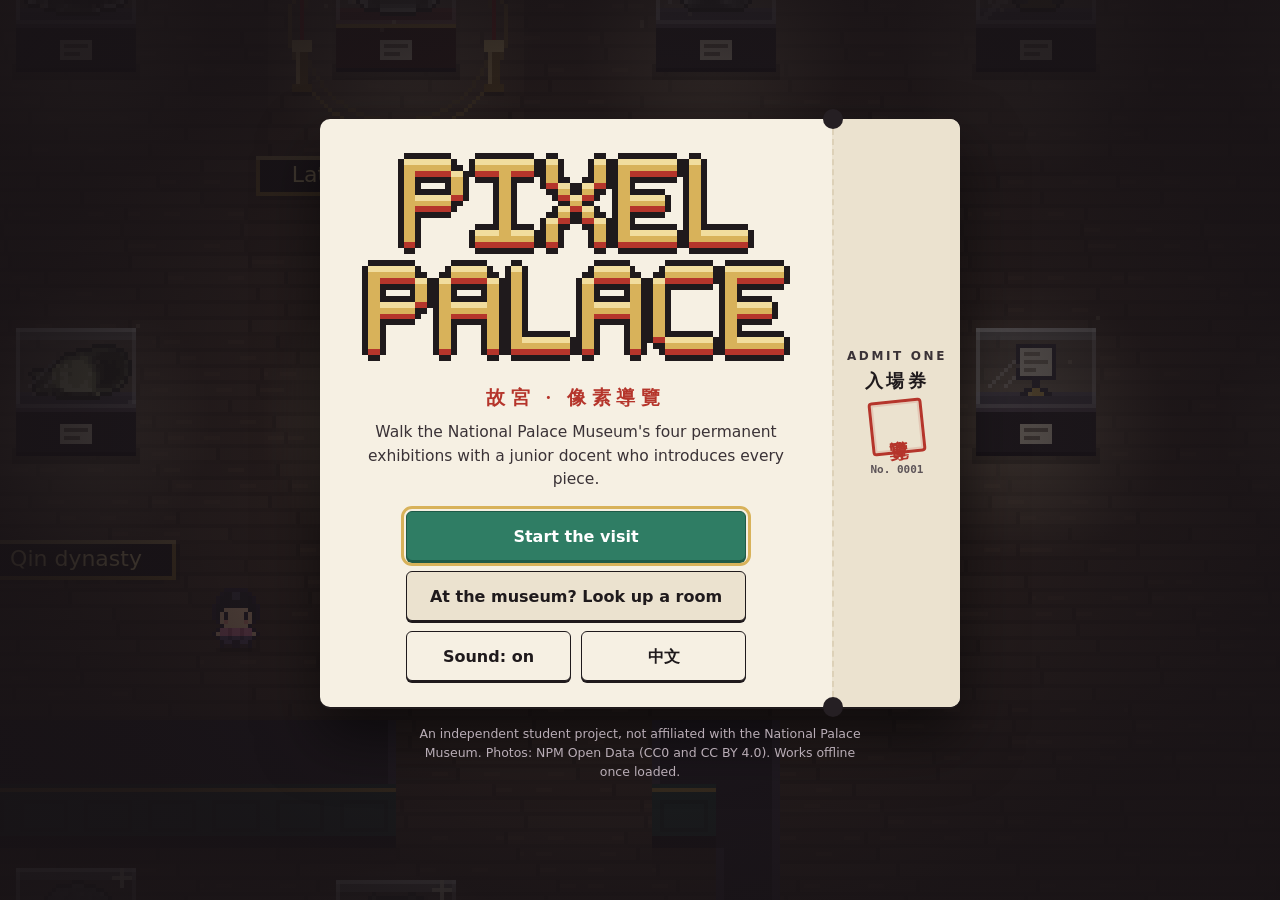
==== commit 3efa770e: "docs: add an MIT licence and link-preview tags LICENSE covers the code and the game's own text; the " ====
--- a/index.html
+++ b/index.html
@@ -7,6 +7,16 @@
   <meta name="color-scheme" content="dark">
   <meta name="description" content="Walk the National Palace Museum's four permanent exhibitions in pixel art, with a junior docent who introduces all 68 pieces, in English or Chinese. Look up any room on your real visit. Works offline.">
   <title>Pixel Palace</title>
+  <!-- link previews in chats and social posts -->
+  <meta property="og:type" content="website">
+  <meta property="og:site_name" content="Pixel Palace">
+  <meta property="og:title" content="Pixel Palace: an unofficial walk through the National Palace Museum">
+  <meta property="og:description" content="A pixel-art walk through the museum's four permanent exhibitions, with a junior docent who introduces 68 pieces in English or Chinese. Look up any room on your real visit, even offline. An independent student project.">
+  <meta property="og:image:width" content="1200">
+  <meta property="og:image:height" content="630">
+  <meta name="twitter:card" content="summary_large_image">
+  <!-- once the site has its address, add the preview image with its full URL:
+       <meta property="og:image" content="https://<your-site>/images/share.png"> -->
   <link rel="manifest" href="manifest.webmanifest">
   <link rel="icon" href="icons/icon-192.png" type="image/png">
   <link rel="apple-touch-icon" href="icons/apple-touch-icon.png">
